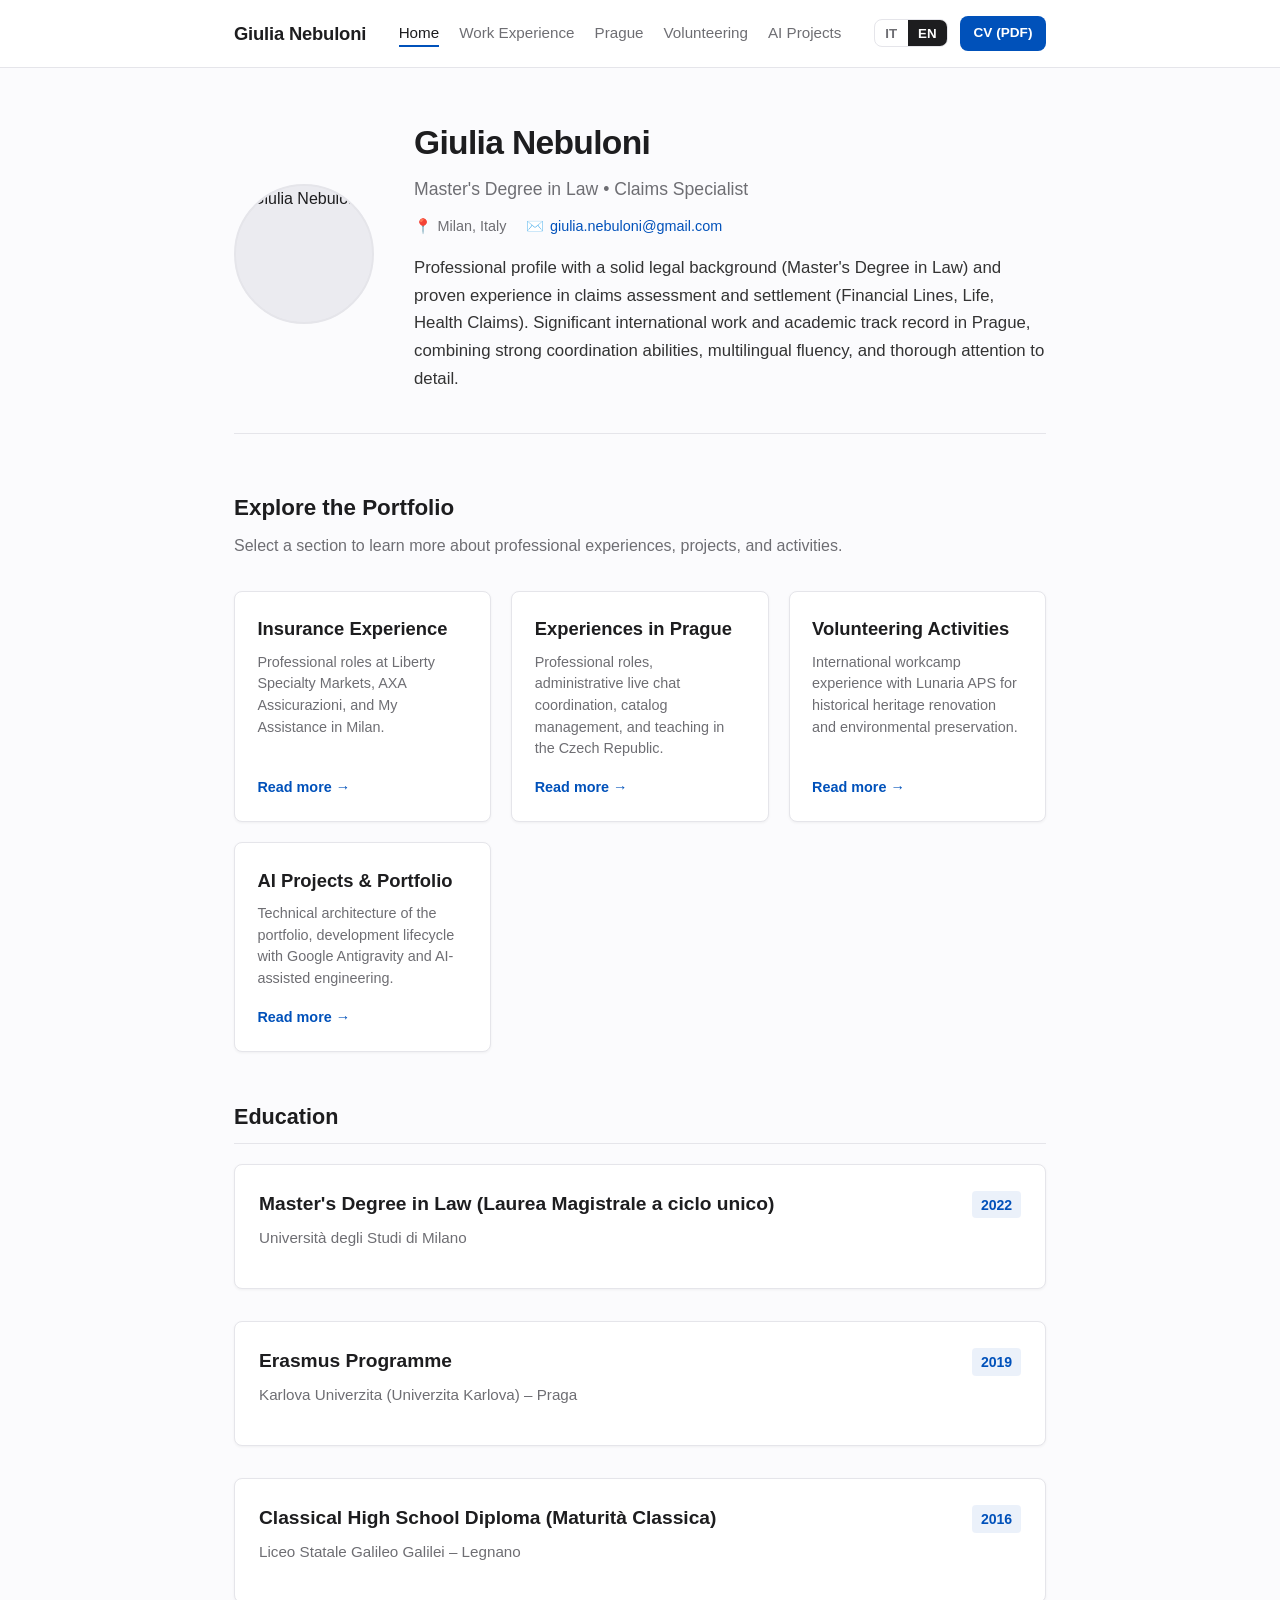
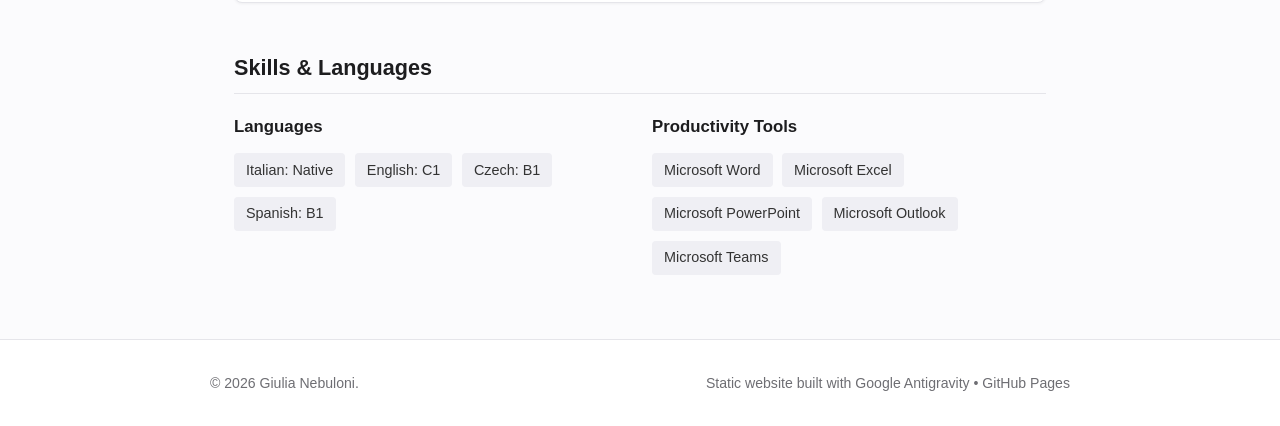
==== index.html @ 8d5a3f4c "feat(home): add bilingual homepage with professional bio, education, and skills" ====
<!DOCTYPE html>
<html lang="it">
<head>
  <meta charset="UTF-8">
  <meta name="viewport" content="width=device-width, initial-scale=1.0">
  <title>Giulia Nebuloni | Portfolio & CV</title>
  <meta name="description" content="Portfolio e percorso professionale di Giulia Nebuloni. Esperienze nel settore assicurativo, percorsi internazionali a Praga e progetti di intelligenza artificiale.">
  <link rel="stylesheet" href="css/style.css">
</head>
<body>
  <!-- Header & Navigation -->
  <header class="site-header">
    <div class="nav-container">
      <a href="index.html" class="brand">Giulia Nebuloni</a>
      
      <button class="nav-toggle" aria-label="Menu" aria-expanded="false">&#9776;</button>

      <ul class="nav-links">
        <li><a href="index.html" class="active" data-i18n="nav_home">Home</a></li>
        <li><a href="esperienze.html" data-i18n="nav_exp">Esperienze</a></li>
        <li><a href="praga.html" data-i18n="nav_prague">Praga</a></li>
        <li><a href="volontariato.html" data-i18n="nav_volunteering">Volontariato</a></li>
        <li><a href="progetti-ai.html" data-i18n="nav_ai">Progetti AI</a></li>
      </ul>

      <div class="nav-actions">
        <div class="lang-switch" role="group" aria-label="Selettore lingua">
          <button type="button" class="lang-btn active" data-lang="it" aria-pressed="true">IT</button>
          <button type="button" class="lang-btn" data-lang="en" aria-pressed="false">EN</button>
        </div>
        <a href="assets/docs/cv.pdf" class="btn-cv" download="Giulia_Nebuloni_CV.pdf" data-i18n="btn_cv">CV (PDF)</a>
      </div>
    </div>
  </header>

  <!-- Main Content -->
  <main class="main-content">
    <section class="hero">
      <div class="hero-avatar-wrapper">
        <img src="assets/img/foto.jpg" alt="Giulia Nebuloni" class="hero-avatar">
      </div>
      <div class="hero-text">
        <h1 data-i18n="hero_name">Giulia Nebuloni</h1>
        <p class="subtitle" data-i18n="hero_title">Laurea Magistrale in Giurisprudenza &bull; Liquidatrice Sinistri</p>
        <div class="meta-info">
          <span>📍 <span data-i18n="hero_location">Milano, Italia</span></span>
          <span>✉️ <a href="mailto:giulia.nebuloni@gmail.com">giulia.nebuloni@gmail.com</a></span>
        </div>
        <p class="hero-bio" data-i18n="hero_bio">
          Profilo con solida formazione giuridica (Laurea Magistrale a ciclo unico in Giurisprudenza) ed esperienza professionale maturata nella gestione e liquidazione sinistri (Financial Lines, Ramo Vita, Sinistri Sanitari). Significativo percorso lavorativo e accademico internazionale svolto a Praga, con comprovate competenze di coordinamento, multilinguismo e attenzione al dettaglio.
        </p>
      </div>
    </section>

    <!-- Navigation Hub Cards -->
    <section>
      <h2 data-i18n="sections_title" style="font-size: 1.4rem; margin-bottom: 0.5rem;">Esplora il Portfolio</h2>
      <p style="color: var(--text-muted); margin-bottom: 1.5rem;" data-i18n="sections_subtitle">Seleziona una sezione per approfondire le esperienze, i progetti e le attività svolte.</p>
      
      <div class="nav-grid">
        <a href="esperienze.html" class="nav-card">
          <div>
            <h3 data-i18n="card_exp_title">Esperienze Assicurative</h3>
            <p data-i18n="card_exp_desc">Ruoli professionali presso Liberty Specialty Markets, AXA Assicurazioni e My Assistance a Milano.</p>
          </div>
          <span class="arrow-link" data-i18n="card_link">Approfondisci &rarr;</span>
        </a>

        <a href="praga.html" class="nav-card">
          <div>
            <h3 data-i18n="card_prague_title">Esperienze a Praga</h3>
            <p data-i18n="card_prague_desc">Attività lavorative, coordinamento amministrativo, catalog management e insegnamento nella Repubblica Ceca.</p>
          </div>
          <span class="arrow-link" data-i18n="card_link">Approfondisci &rarr;</span>
        </a>

        <a href="volontariato.html" class="nav-card">
          <div>
            <h3 data-i18n="card_vol_title">Attività di Volontariato</h3>
            <p data-i18n="card_vol_desc">Esperienza internazionale sul campo con Lunaria APS per la riqualificazione e tutela di beni storici e verdi.</p>
          </div>
          <span class="arrow-link" data-i18n="card_link">Approfondisci &rarr;</span>
        </a>

        <a href="progetti-ai.html" class="nav-card">
          <div>
            <h3 data-i18n="card_ai_title">Progetti AI & Portfolio</h3>
            <p data-i18n="card_ai_desc">Architettura tecnica del portfolio, processo di realizzazione con Google Antigravity e intelligenza artificiale assistita.</p>
          </div>
          <span class="arrow-link" data-i18n="card_link">Approfondisci &rarr;</span>
        </a>
      </div>
    </section>

    <!-- Education & Skills Summary -->
    <section class="info-section">
      <h2 data-i18n="education_title">Formazione</h2>
      <div class="experience-list">
        <div class="experience-card">
          <div class="card-header">
            <span class="card-title" data-i18n="edu_1_title">Laurea Magistrale a ciclo unico in Giurisprudenza</span>
            <span class="card-period">2022</span>
          </div>
          <div class="card-meta">Università degli Studi di Milano</div>
        </div>

        <div class="experience-card">
          <div class="card-header">
            <span class="card-title" data-i18n="edu_2_title">Programma Erasmus</span>
            <span class="card-period">2019</span>
          </div>
          <div class="card-meta">Karlova Univerzita (Univerzita Karlova) – Praga</div>
        </div>

        <div class="experience-card">
          <div class="card-header">
            <span class="card-title" data-i18n="edu_3_title">Maturità Classica</span>
            <span class="card-period">2016</span>
          </div>
          <div class="card-meta">Liceo Statale Galileo Galilei – Legnano</div>
        </div>
      </div>
    </section>

    <section class="info-section">
      <h2 data-i18n="skills_title">Competenze & Lingue</h2>
      <div style="display: grid; grid-template-columns: repeat(auto-fit, minmax(250px, 1fr)); gap: 1.5rem;">
        <div>
          <h3 style="font-size: 1.05rem; margin-bottom: 0.75rem;" data-i18n="skills_languages">Lingue</h3>
          <div class="skills-tags">
            <span class="tag" data-i18n="lang_it">Italiano: Madrelingua</span>
            <span class="tag" data-i18n="lang_en">Inglese: C1</span>
            <span class="tag" data-i18n="lang_cs">Ceco: B1</span>
            <span class="tag" data-i18n="lang_es">Spagnolo: B1</span>
          </div>
        </div>
        <div>
          <h3 style="font-size: 1.05rem; margin-bottom: 0.75rem;" data-i18n="skills_tools">Strumenti Informatici</h3>
          <div class="skills-tags">
            <span class="tag">Microsoft Word</span>
            <span class="tag">Microsoft Excel</span>
            <span class="tag">Microsoft PowerPoint</span>
            <span class="tag">Microsoft Outlook</span>
            <span class="tag">Microsoft Teams</span>
          </div>
        </div>
      </div>
    </section>
  </main>

  <!-- Footer -->
  <footer class="site-footer">
    <div class="footer-content">
      <span>&copy; 2026 Giulia Nebuloni.</span>
      <span data-i18n="footer_hosted">Sito statico sviluppato con Google Antigravity &bull; GitHub Pages</span>
    </div>
  </footer>

  <script>
    window.PAGE_TITLE_KEY = 'home_page_title';
    window.TRANSLATIONS = {
      it: {
        home_page_title: "Giulia Nebuloni | Portfolio & CV",
        nav_home: "Home",
        nav_exp: "Esperienze",
        nav_prague: "Praga",
        nav_volunteering: "Volontariato",
        nav_ai: "Progetti AI",
        btn_cv: "CV (PDF)",
        hero_name: "Giulia Nebuloni",
        hero_title: "Laurea Magistrale in Giurisprudenza &bull; Liquidatrice Sinistri",
        hero_location: "Milano, Italia",
        hero_bio: "Profilo con solida formazione giuridica (Laurea Magistrale a ciclo unico in Giurisprudenza) ed esperienza professionale maturata nella gestione e liquidazione sinistri (Financial Lines, Ramo Vita, Sinistri Sanitari). Significativo percorso lavorativo e accademico internazionale svolto a Praga, con comprovate competenze di coordinamento, multilinguismo e attenzione al dettaglio.",
        sections_title: "Esplora il Portfolio",
        sections_subtitle: "Seleziona una sezione per approfondire le esperienze, i progetti e le attività svolte.",
        card_exp_title: "Esperienze Assicurative",
        card_exp_desc: "Ruoli professionali presso Liberty Specialty Markets, AXA Assicurazioni e My Assistance a Milano.",
        card_prague_title: "Esperienze a Praga",
        card_prague_desc: "Attività lavorative, coordinamento amministrativo, catalog management e insegnamento nella Repubblica Ceca.",
        card_vol_title: "Attività di Volontariato",
        card_vol_desc: "Esperienza internazionale sul campo con Lunaria APS per la riqualificazione e tutela di beni storici e verdi.",
        card_ai_title: "Progetti AI & Portfolio",
        card_ai_desc: "Architettura tecnica del portfolio, processo di realizzazione con Google Antigravity e intelligenza artificiale assistita.",
        card_link: "Approfondisci &rarr;",
        education_title: "Formazione",
        edu_1_title: "Laurea Magistrale a ciclo unico in Giurisprudenza",
        edu_2_title: "Programma Erasmus",
        edu_3_title: "Maturità Classica",
        skills_title: "Competenze & Lingue",
        skills_languages: "Lingue",
        skills_tools: "Strumenti Informatici",
        lang_it: "Italiano: Madrelingua",
        lang_en: "Inglese: C1",
        lang_cs: "Ceco: B1",
        lang_es: "Spagnolo: B1",
        footer_hosted: "Sito statico sviluppato con Google Antigravity &bull; GitHub Pages"
      },
      en: {
        home_page_title: "Giulia Nebuloni | Portfolio & CV",
        nav_home: "Home",
        nav_exp: "Work Experience",
        nav_prague: "Prague",
        nav_volunteering: "Volunteering",
        nav_ai: "AI Projects",
        btn_cv: "CV (PDF)",
        hero_name: "Giulia Nebuloni",
        hero_title: "Master's Degree in Law &bull; Claims Specialist",
        hero_location: "Milan, Italy",
        hero_bio: "Professional profile with a solid legal background (Master's Degree in Law) and proven experience in claims assessment and settlement (Financial Lines, Life, Health Claims). Significant international work and academic track record in Prague, combining strong coordination abilities, multilingual fluency, and thorough attention to detail.",
        sections_title: "Explore the Portfolio",
        sections_subtitle: "Select a section to learn more about professional experiences, projects, and activities.",
        card_exp_title: "Insurance Experience",
        card_exp_desc: "Professional roles at Liberty Specialty Markets, AXA Assicurazioni, and My Assistance in Milan.",
        card_prague_title: "Experiences in Prague",
        card_prague_desc: "Professional roles, administrative live chat coordination, catalog management, and teaching in the Czech Republic.",
        card_vol_title: "Volunteering Activities",
        card_vol_desc: "International workcamp experience with Lunaria APS for historical heritage renovation and environmental preservation.",
        card_ai_title: "AI Projects & Portfolio",
        card_ai_desc: "Technical architecture of the portfolio, development lifecycle with Google Antigravity and AI-assisted engineering.",
        card_link: "Read more &rarr;",
        education_title: "Education",
        edu_1_title: "Master's Degree in Law (Laurea Magistrale a ciclo unico)",
        edu_2_title: "Erasmus Programme",
        edu_3_title: "Classical High School Diploma (Maturità Classica)",
        skills_title: "Skills & Languages",
        skills_languages: "Languages",
        skills_tools: "Productivity Tools",
        lang_it: "Italian: Native",
        lang_en: "English: C1",
        lang_cs: "Czech: B1",
        lang_es: "Spanish: B1",
        footer_hosted: "Static website built with Google Antigravity &bull; GitHub Pages"
      }
    };
  </script>
  <script src="js/main.js"></script>
</body>
</html>
---- css/style.css ----
/* Base & Reset */
:root {
  --bg-primary: #fbfbfd;
  --bg-surface: #ffffff;
  --text-main: #1d1d1f;
  --text-muted: #6e6e73;
  --border-subtle: #e5e5ea;
  --accent: #0051ba;
  --accent-hover: #003e8f;
  --font-sans: -apple-system, BlinkMacSystemFont, "Segoe UI", Roboto, Helvetica, Arial, sans-serif;
  --max-w: 860px;
  --radius: 8px;
  --shadow-sm: 0 1px 3px rgba(0, 0, 0, 0.05);
}

* {
  box-sizing: border-box;
  margin: 0;
  padding: 0;
}

html {
  font-size: 16px;
  scroll-behavior: smooth;
}

body {
  font-family: var(--font-sans);
  background-color: var(--bg-primary);
  color: var(--text-main);
  line-height: 1.6;
  -webkit-font-smoothing: antialiased;
  min-height: 100vh;
  display: flex;
  flex-direction: column;
}

a {
  color: var(--accent);
  text-decoration: none;
  transition: color 0.15s ease;
}

a:hover, a:focus-visible {
  color: var(--accent-hover);
  text-decoration: underline;
}

/* Header & Navigation */
header.site-header {
  background: var(--bg-surface);
  border-bottom: 1px solid var(--border-subtle);
  position: sticky;
  top: 0;
  z-index: 100;
}

.nav-container {
  max-width: var(--max-w);
  margin: 0 auto;
  padding: 1rem 1.5rem;
  display: flex;
  align-items: center;
  justify-content: space-between;
  gap: 1rem;
}

.brand {
  font-weight: 600;
  font-size: 1.15rem;
  color: var(--text-main);
  text-decoration: none;
  letter-spacing: -0.01em;
}

.nav-links {
  display: flex;
  align-items: center;
  gap: 1.25rem;
  list-style: none;
}

.nav-links a {
  color: var(--text-muted);
  font-size: 0.95rem;
  font-weight: 500;
  text-decoration: none;
  padding: 0.25rem 0;
  border-bottom: 2px solid transparent;
  transition: all 0.15s ease;
}

.nav-links a:hover,
.nav-links a.active {
  color: var(--text-main);
  border-bottom-color: var(--accent);
}

.nav-actions {
  display: flex;
  align-items: center;
  gap: 0.75rem;
}

.lang-switch {
  display: inline-flex;
  border: 1px solid var(--border-subtle);
  border-radius: var(--radius);
  overflow: hidden;
  font-size: 0.85rem;
  background: var(--bg-surface);
}

.lang-btn {
  background: none;
  border: none;
  padding: 0.35rem 0.65rem;
  cursor: pointer;
  color: var(--text-muted);
  font-weight: 600;
  transition: all 0.15s ease;
}

.lang-btn.active {
  background-color: var(--text-main);
  color: #fff;
}

.btn-cv {
  display: inline-flex;
  align-items: center;
  gap: 0.4rem;
  background-color: var(--accent);
  color: #fff !important;
  padding: 0.4rem 0.85rem;
  font-size: 0.85rem;
  font-weight: 600;
  border-radius: var(--radius);
  text-decoration: none !important;
  transition: background-color 0.15s ease;
}

.btn-cv:hover, .btn-cv:focus-visible {
  background-color: var(--accent-hover);
}

/* Mobile Nav Toggle */
.nav-toggle {
  display: none;
  background: none;
  border: none;
  font-size: 1.4rem;
  cursor: pointer;
  color: var(--text-main);
}

/* Main Container */
main.main-content {
  flex: 1;
  max-width: var(--max-w);
  width: 100%;
  margin: 0 auto;
  padding: 3rem 1.5rem 4rem;
}

/* Hero Section */
.hero {
  display: flex;
  align-items: center;
  gap: 2.5rem;
  margin-bottom: 3.5rem;
  padding-bottom: 2.5rem;
  border-bottom: 1px solid var(--border-subtle);
}

.hero-avatar-wrapper {
  flex-shrink: 0;
  width: 140px;
  height: 140px;
  border-radius: 50%;
  overflow: hidden;
  background: #ebebf0;
  border: 2px solid var(--border-subtle);
  display: flex;
  align-items: center;
  justify-content: center;
}

.hero-avatar {
  width: 100%;
  height: 100%;
  object-fit: cover;
  display: block;
}

.avatar-placeholder {
  font-size: 2.2rem;
  font-weight: 600;
  color: var(--text-muted);
  letter-spacing: 1px;
}

.hero-text h1 {
  font-size: 2.1rem;
  font-weight: 700;
  letter-spacing: -0.02em;
  margin-bottom: 0.35rem;
}

.hero-text .subtitle {
  font-size: 1.1rem;
  color: var(--text-muted);
  margin-bottom: 0.75rem;
}

.hero-text .meta-info {
  display: flex;
  flex-wrap: wrap;
  gap: 1.25rem;
  font-size: 0.9rem;
  color: var(--text-muted);
  margin-bottom: 1rem;
}

.hero-text .meta-info span {
  display: inline-flex;
  align-items: center;
  gap: 0.35rem;
}

.hero-bio {
  font-size: 1.05rem;
  line-height: 1.65;
  color: #333;
}

/* Section titles */
.page-header {
  margin-bottom: 2.5rem;
  border-bottom: 1px solid var(--border-subtle);
  padding-bottom: 1.25rem;
}

.page-header h1 {
  font-size: 1.9rem;
  font-weight: 700;
  letter-spacing: -0.02em;
  margin-bottom: 0.5rem;
}

.page-header p {
  color: var(--text-muted);
  font-size: 1.05rem;
}

/* Timeline & Experience Items */
.experience-list {
  display: flex;
  flex-direction: column;
  gap: 2rem;
}

.experience-card {
  background: var(--bg-surface);
  border: 1px solid var(--border-subtle);
  border-radius: var(--radius);
  padding: 1.5rem;
  box-shadow: var(--shadow-sm);
  transition: transform 0.15s ease, box-shadow 0.15s ease;
}

.experience-card:hover {
  transform: translateY(-1px);
  box-shadow: 0 4px 10px rgba(0, 0, 0, 0.05);
}

.card-header {
  display: flex;
  justify-content: space-between;
  align-items: baseline;
  flex-wrap: wrap;
  gap: 0.5rem;
  margin-bottom: 0.4rem;
}

.card-title {
  font-size: 1.2rem;
  font-weight: 600;
  color: var(--text-main);
}

.card-period {
  font-size: 0.88rem;
  font-weight: 600;
  color: var(--accent);
  background: rgba(0, 81, 186, 0.08);
  padding: 0.15rem 0.55rem;
  border-radius: 4px;
}

.card-meta {
  font-size: 0.95rem;
  color: var(--text-muted);
  margin-bottom: 0.85rem;
}

.card-description {
  font-size: 0.98rem;
  line-height: 1.6;
  color: #3a3a3c;
}

.card-description ul {
  margin-left: 1.2rem;
  margin-top: 0.5rem;
}

.card-description li {
  margin-bottom: 0.35rem;
}

/* Grid for Cards (Homepage links) */
.nav-grid {
  display: grid;
  grid-template-columns: repeat(auto-fit, minmax(240px, 1fr));
  gap: 1.25rem;
  margin-top: 2rem;
}

.nav-card {
  background: var(--bg-surface);
  border: 1px solid var(--border-subtle);
  border-radius: var(--radius);
  padding: 1.4rem;
  box-shadow: var(--shadow-sm);
  display: flex;
  flex-direction: column;
  justify-content: space-between;
  text-decoration: none;
  transition: all 0.15s ease;
}

.nav-card:hover {
  border-color: var(--accent);
  transform: translateY(-2px);
  box-shadow: 0 4px 12px rgba(0, 0, 0, 0.08);
  text-decoration: none;
}

.nav-card h3 {
  font-size: 1.15rem;
  color: var(--text-main);
  margin-bottom: 0.5rem;
}

.nav-card p {
  font-size: 0.9rem;
  color: var(--text-muted);
  line-height: 1.5;
  margin-bottom: 1rem;
}

.nav-card .arrow-link {
  font-weight: 600;
  font-size: 0.9rem;
  color: var(--accent);
  display: inline-flex;
  align-items: center;
  gap: 0.3rem;
}

/* Skills & Education Grid */
.info-section {
  margin-top: 3rem;
}

.info-section h2 {
  font-size: 1.35rem;
  font-weight: 600;
  margin-bottom: 1.25rem;
  padding-bottom: 0.5rem;
  border-bottom: 1px solid var(--border-subtle);
}

.skills-tags {
  display: flex;
  flex-wrap: wrap;
  gap: 0.6rem;
}

.tag {
  background: #efeff4;
  color: #333;
  padding: 0.35rem 0.75rem;
  border-radius: 4px;
  font-size: 0.9rem;
  font-weight: 500;
}

/* Details table / Technical specs */
.spec-box {
  background: var(--bg-surface);
  border: 1px solid var(--border-subtle);
  border-radius: var(--radius);
  padding: 1.5rem;
  margin-top: 1.5rem;
}

.spec-item {
  display: flex;
  flex-direction: column;
  padding: 0.75rem 0;
  border-bottom: 1px solid var(--border-subtle);
}

.spec-item:last-child {
  border-bottom: none;
  padding-bottom: 0;
}

.spec-label {
  font-weight: 600;
  font-size: 0.85rem;
  text-transform: uppercase;
  letter-spacing: 0.05em;
  color: var(--text-muted);
  margin-bottom: 0.25rem;
}

.spec-val {
  font-size: 0.98rem;
  color: var(--text-main);
}

/* Code block */
pre.code-block {
  background: #1e1e24;
  color: #f0f0f5;
  padding: 1rem;
  border-radius: var(--radius);
  font-size: 0.88rem;
  overflow-x: auto;
  margin: 1rem 0;
  line-height: 1.5;
}

/* Footer */
footer.site-footer {
  border-top: 1px solid var(--border-subtle);
  background: var(--bg-surface);
  padding: 2rem 1.5rem;
  margin-top: auto;
}

.footer-content {
  max-width: var(--max-w);
  margin: 0 auto;
  display: flex;
  justify-content: space-between;
  align-items: center;
  flex-wrap: wrap;
  gap: 1rem;
  font-size: 0.88rem;
  color: var(--text-muted);
}

/* Responsive */
@media (max-width: 768px) {
  .nav-toggle {
    display: block;
  }

  .nav-links {
    display: none;
    position: absolute;
    top: 100%;
    left: 0;
    right: 0;
    background: var(--bg-surface);
    flex-direction: column;
    padding: 1rem 1.5rem;
    border-bottom: 1px solid var(--border-subtle);
    box-shadow: 0 4px 12px rgba(0, 0, 0, 0.05);
    gap: 0.75rem;
    align-items: flex-start;
  }

  .nav-links.open {
    display: flex;
  }

  .hero {
    flex-direction: column;
    text-align: center;
    gap: 1.5rem;
  }

  .hero-text .meta-info {
    justify-content: center;
  }

  .card-header {
    flex-direction: column;
    align-items: flex-start;
  }
}
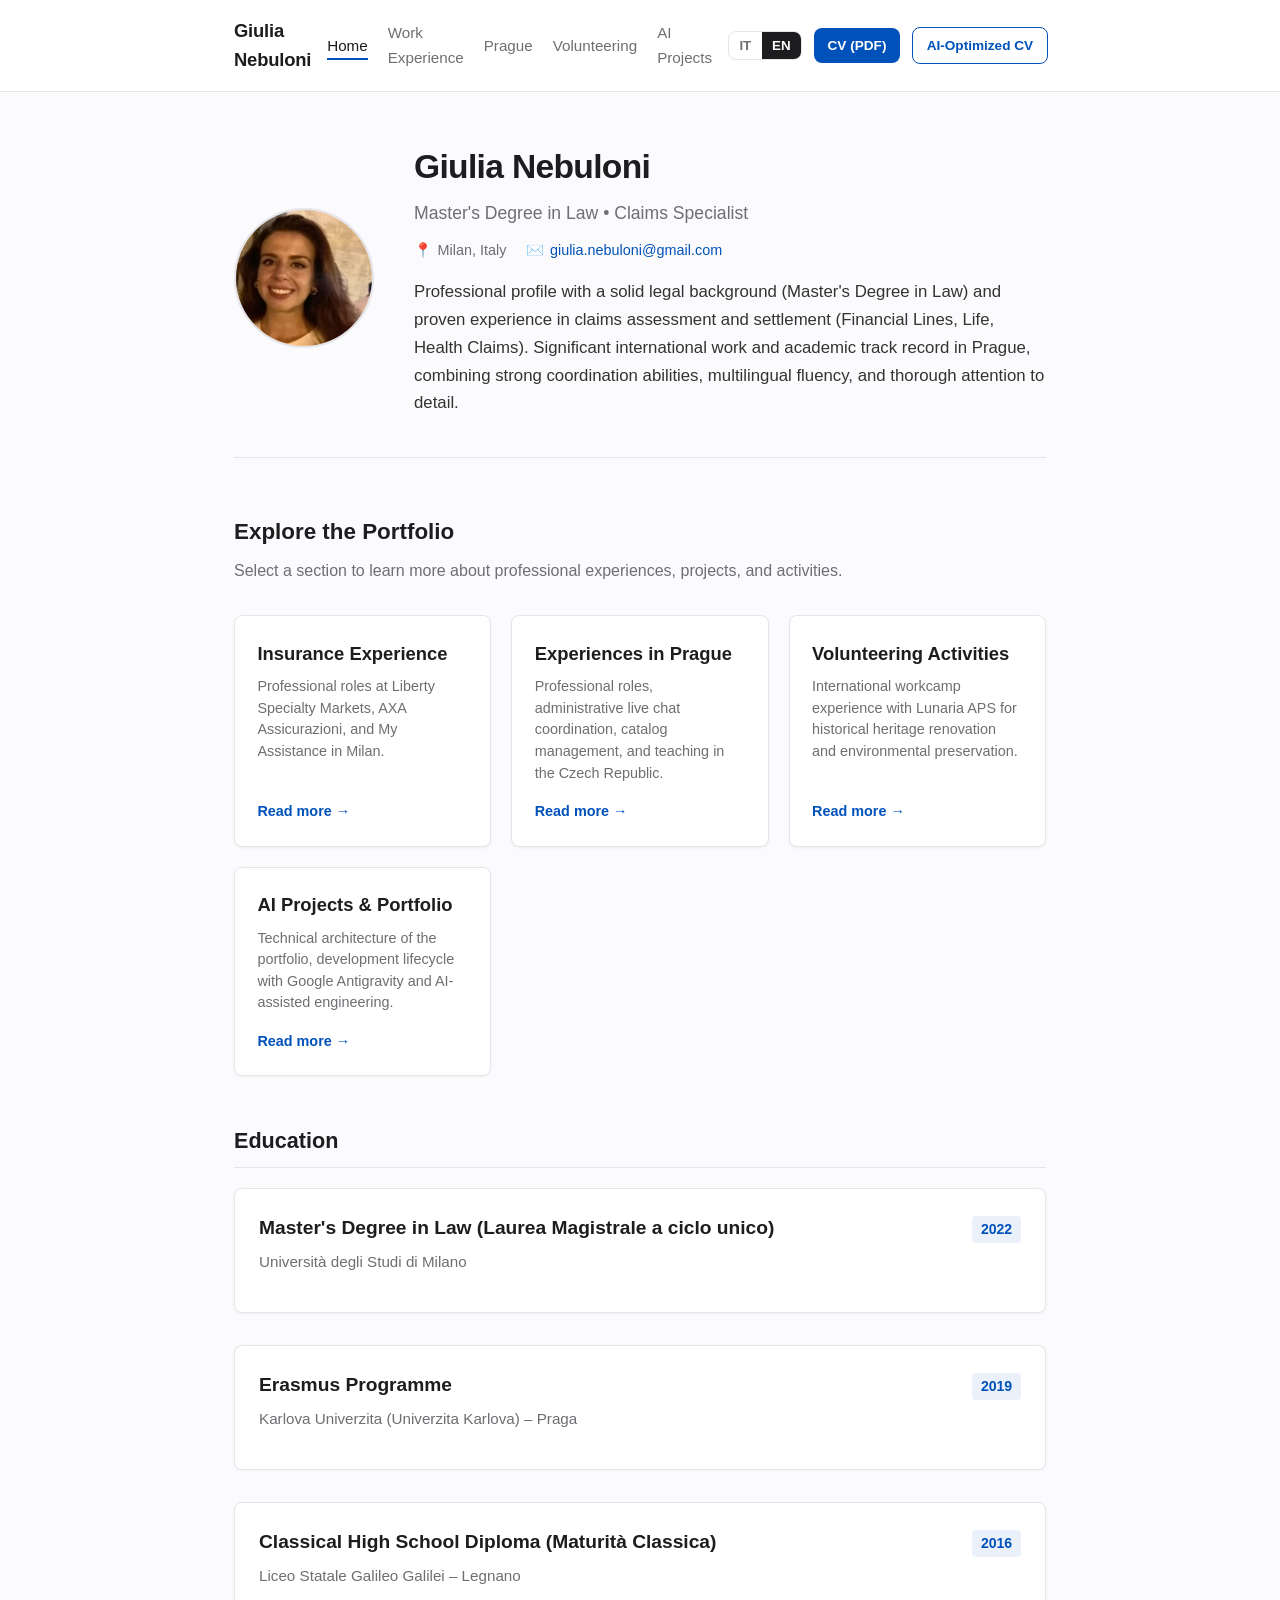
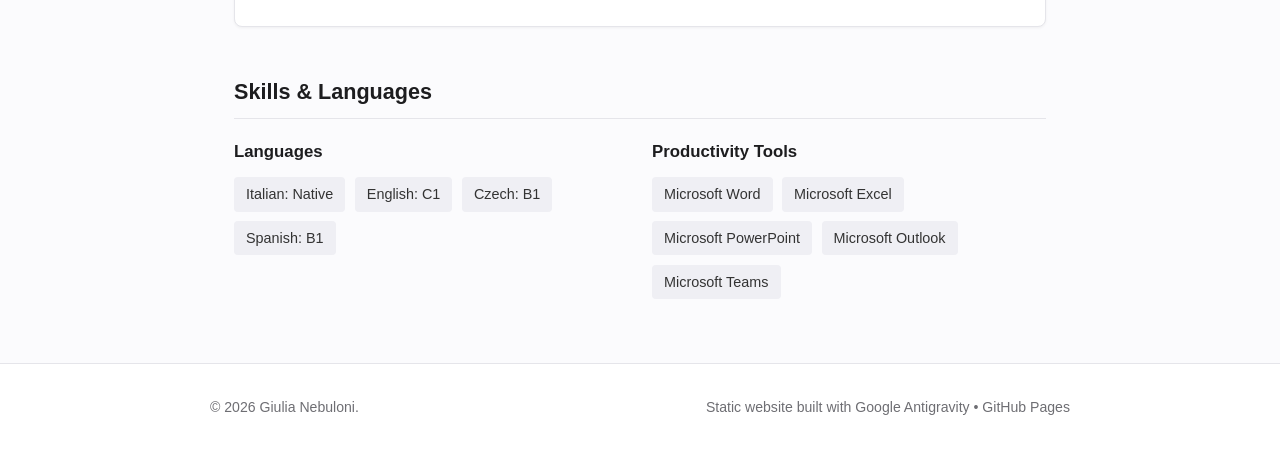
==== commit 85192d08: "Aggiunto pulsante download per CV ottimizzato AI (IT/EN)" ====
--- a/index.html
+++ b/index.html
@@ -29,6 +29,7 @@
           <button type="button" class="lang-btn" data-lang="en" aria-pressed="false">EN</button>
         </div>
         <a href="assets/docs/cv.pdf" class="btn-cv" download="Giulia_Nebuloni_CV.pdf" data-i18n="btn_cv">CV (PDF)</a>
+        <a href="assets/docs/Cv AI ITA.pdf" class="btn-cv btn-cv-ai" download="Giulia_Nebuloni_CV_AI_ITA.pdf" data-i18n="btn_cv_ai" data-i18n-attr="href:cv_ai_href;download:cv_ai_filename">CV Ottimizzato AI</a>
       </div>
     </div>
   </header>
@@ -167,6 +168,9 @@
         nav_volunteering: "Volontariato",
         nav_ai: "Progetti AI",
         btn_cv: "CV (PDF)",
+        btn_cv_ai: "CV Ottimizzato AI",
+        cv_ai_href: "assets/docs/Cv AI ITA.pdf",
+        cv_ai_filename: "Giulia_Nebuloni_CV_AI_ITA.pdf",
         hero_name: "Giulia Nebuloni",
         hero_title: "Laurea Magistrale in Giurisprudenza &bull; Liquidatrice Sinistri",
         hero_location: "Milano, Italia",
@@ -203,6 +207,9 @@
         nav_volunteering: "Volunteering",
         nav_ai: "AI Projects",
         btn_cv: "CV (PDF)",
+        btn_cv_ai: "AI-Optimized CV",
+        cv_ai_href: "assets/docs/Cv AI ENG.pdf",
+        cv_ai_filename: "Giulia_Nebuloni_CV_AI_ENG.pdf",
         hero_name: "Giulia Nebuloni",
         hero_title: "Master's Degree in Law &bull; Claims Specialist",
         hero_location: "Milan, Italy",
--- a/css/style.css
+++ b/css/style.css
@@ -137,11 +137,23 @@
   font-weight: 600;
   border-radius: var(--radius);
   text-decoration: none !important;
-  transition: background-color 0.15s ease;
+  transition: background-color 0.15s ease, border-color 0.15s ease, color 0.15s ease;
+  white-space: nowrap;
 }
 
 .btn-cv:hover, .btn-cv:focus-visible {
   background-color: var(--accent-hover);
+}
+
+.btn-cv-ai {
+  background-color: transparent;
+  color: var(--accent) !important;
+  border: 1px solid var(--accent);
+}
+
+.btn-cv-ai:hover, .btn-cv-ai:focus-visible {
+  background-color: var(--accent);
+  color: #fff !important;
 }
 
 /* Mobile Nav Toggle */
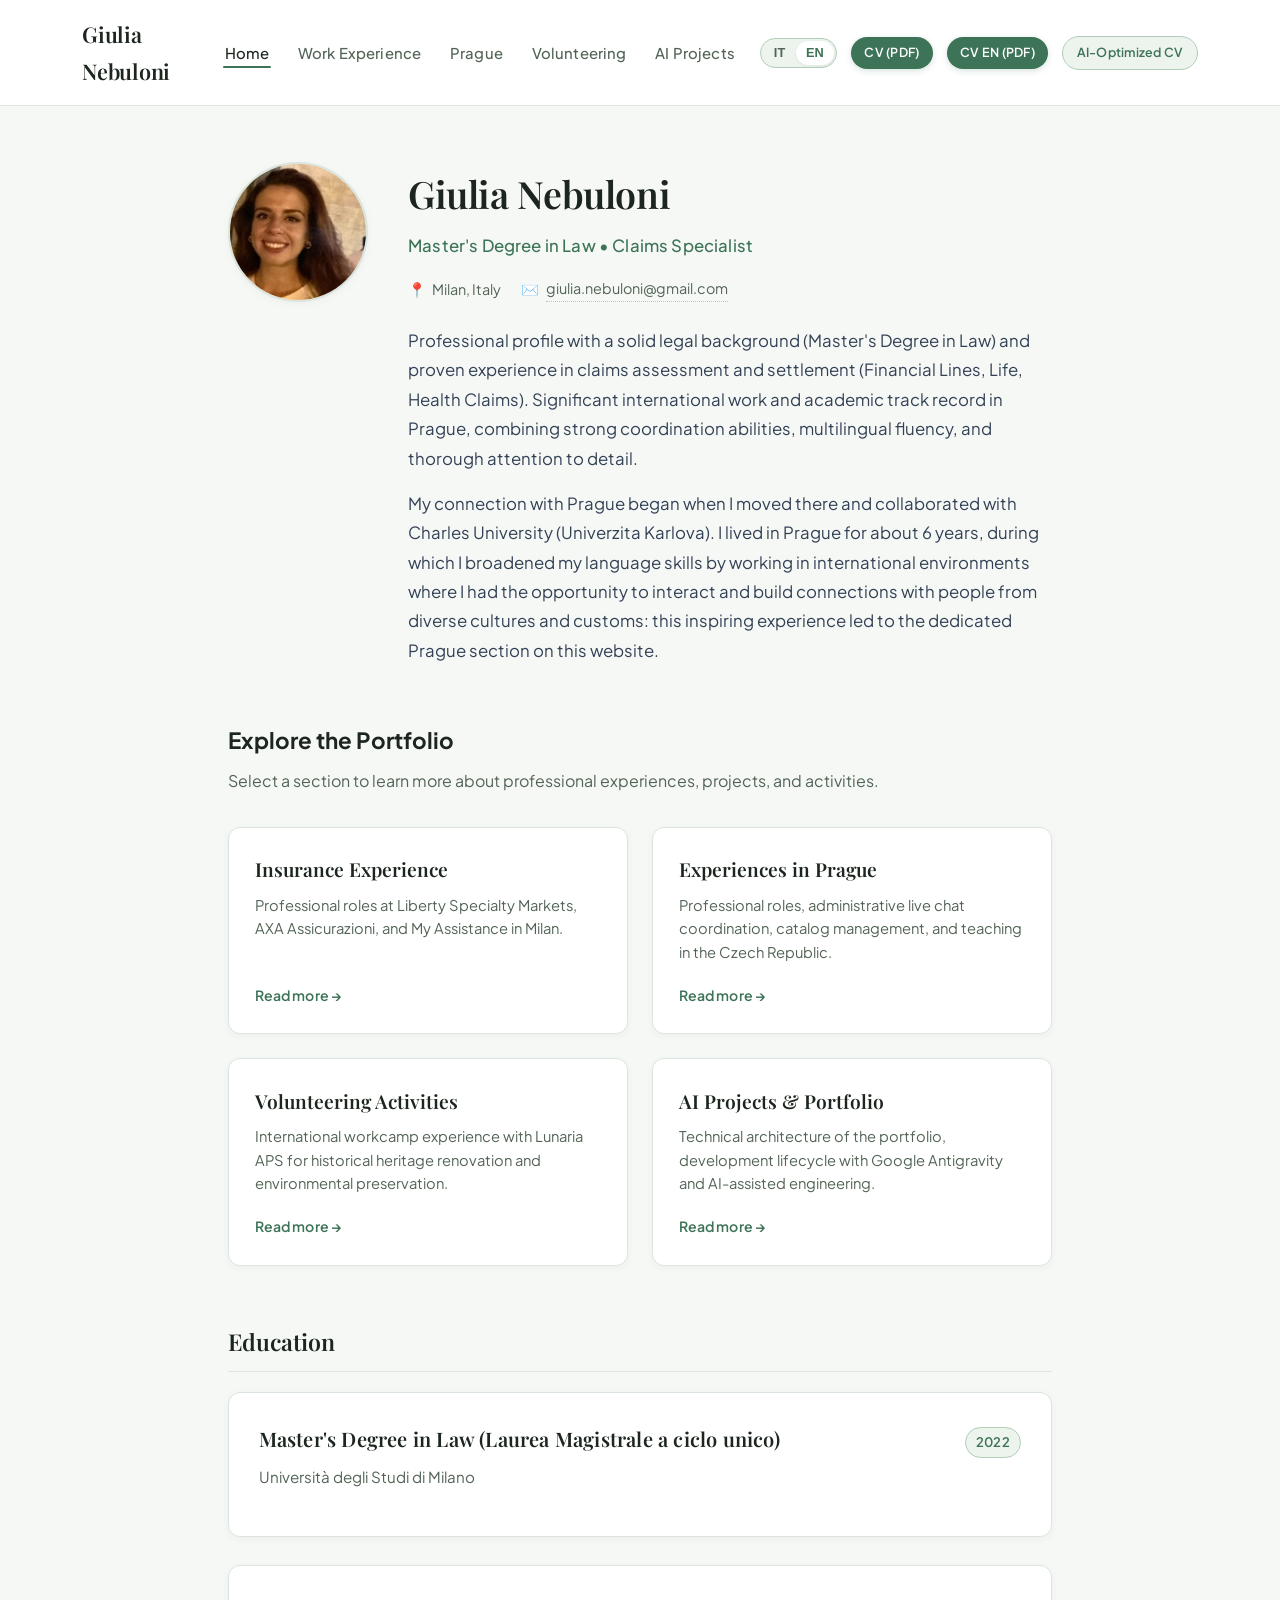
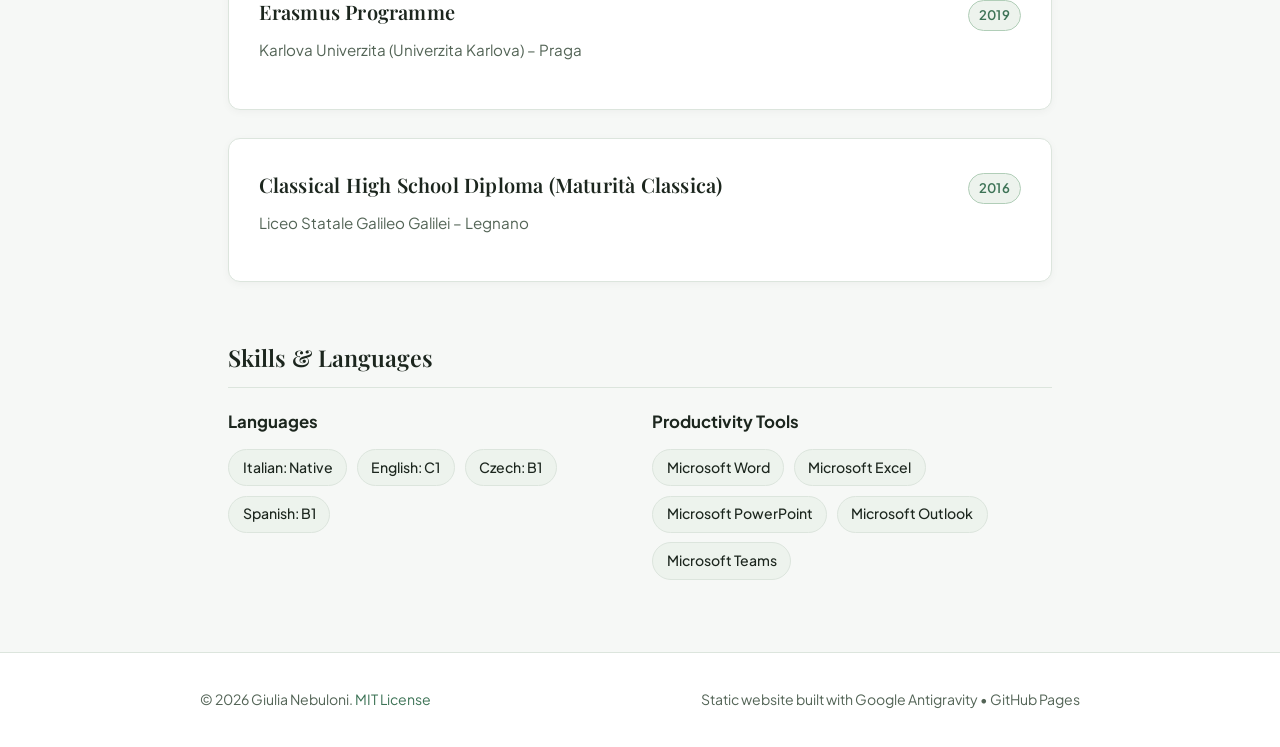
==== commit d6e5ae91: "Update Prague project page content and fix links" ====
--- a/index.html
+++ b/index.html
@@ -28,7 +28,8 @@
           <button type="button" class="lang-btn active" data-lang="it" aria-pressed="true">IT</button>
           <button type="button" class="lang-btn" data-lang="en" aria-pressed="false">EN</button>
         </div>
-        <a href="assets/docs/cv.pdf" class="btn-cv" download="Giulia_Nebuloni_CV.pdf" data-i18n="btn_cv">CV (PDF)</a>
+        <a class="btn-cv" data-i18n="btn_cv" data-i18n-attr="href:cv_href;download:cv_filename">CV (PDF)</a>
+    <a class="btn-cv btn-cv-en" data-i18n="btn_cv_en" data-i18n-attr="href:cv_en_href;download:cv_en_filename">CV EN (PDF)</a>
         <a href="assets/docs/Cv AI ITA.pdf" class="btn-cv btn-cv-ai" download="Giulia_Nebuloni_CV_AI_ITA.pdf" data-i18n="btn_cv_ai" data-i18n-attr="href:cv_ai_href;download:cv_ai_filename">CV Ottimizzato AI</a>
       </div>
     </div>
@@ -47,8 +48,11 @@
           <span>📍 <span data-i18n="hero_location">Milano, Italia</span></span>
           <span>✉️ <a href="mailto:giulia.nebuloni@gmail.com">giulia.nebuloni@gmail.com</a></span>
         </div>
-        <p class="hero-bio" data-i18n="hero_bio">
+        <p class="hero-bio" data-i18n="hero_bio_p1">
           Profilo con solida formazione giuridica (Laurea Magistrale a ciclo unico in Giurisprudenza) ed esperienza professionale maturata nella gestione e liquidazione sinistri (Financial Lines, Ramo Vita, Sinistri Sanitari). Significativo percorso lavorativo e accademico internazionale svolto a Praga, con comprovate competenze di coordinamento, multilinguismo e attenzione al dettaglio.
+        </p>
+        <p class="hero-bio" data-i18n="hero_bio_p2" style="margin-top: 1rem;">
+          Il mio legame con Praga è nato con il trasferimento e la collaborazione con l’Università Karlova. Ho quindi vissuto a Praga per circa 6 anni, durante i quali ho allargato le mie competenze linguistiche lavorando in contesti internazionali, nei quali ho avuto l’opportunità di interagire e creare legami con persone di culture e consuetudini diverse: da questo percorso nasce la sezione dedicata a Praga all'interno del sito.
         </p>
       </div>
     </section>
@@ -152,7 +156,7 @@
   <!-- Footer -->
   <footer class="site-footer">
     <div class="footer-content">
-      <span>&copy; 2026 Giulia Nebuloni.</span>
+      <span>&copy; 2026 Giulia Nebuloni. <a href="LICENSE" target="_blank">MIT License</a></span>
       <span data-i18n="footer_hosted">Sito statico sviluppato con Google Antigravity &bull; GitHub Pages</span>
     </div>
   </footer>
@@ -174,7 +178,8 @@
         hero_name: "Giulia Nebuloni",
         hero_title: "Laurea Magistrale in Giurisprudenza &bull; Liquidatrice Sinistri",
         hero_location: "Milano, Italia",
-        hero_bio: "Profilo con solida formazione giuridica (Laurea Magistrale a ciclo unico in Giurisprudenza) ed esperienza professionale maturata nella gestione e liquidazione sinistri (Financial Lines, Ramo Vita, Sinistri Sanitari). Significativo percorso lavorativo e accademico internazionale svolto a Praga, con comprovate competenze di coordinamento, multilinguismo e attenzione al dettaglio.",
+        hero_bio_p1: "Profilo con solida formazione giuridica (Laurea Magistrale a ciclo unico in Giurisprudenza) ed esperienza professionale maturata nella gestione e liquidazione sinistri (Financial Lines, Ramo Vita, Sinistri Sanitari). Significativo percorso lavorativo e accademico internazionale svolto a Praga, con comprovate competenze di coordinamento, multilinguismo e attenzione al dettaglio.",
+        hero_bio_p2: "Il mio legame con Praga è nato con il trasferimento e la collaborazione con l’Università Karlova. Ho quindi vissuto a Praga per circa 6 anni, durante i quali ho allargato le mie competenze linguistiche lavorando in contesti internazionali, nei quali ho avuto l’opportunità di interagire e creare legami con persone di culture e consuetudini diverse: da questo percorso nasce la sezione dedicata a Praga all'interno del sito.",
         sections_title: "Esplora il Portfolio",
         sections_subtitle: "Seleziona una sezione per approfondire le esperienze, i progetti e le attività svolte.",
         card_exp_title: "Esperienze Assicurative",
@@ -213,7 +218,8 @@
         hero_name: "Giulia Nebuloni",
         hero_title: "Master's Degree in Law &bull; Claims Specialist",
         hero_location: "Milan, Italy",
-        hero_bio: "Professional profile with a solid legal background (Master's Degree in Law) and proven experience in claims assessment and settlement (Financial Lines, Life, Health Claims). Significant international work and academic track record in Prague, combining strong coordination abilities, multilingual fluency, and thorough attention to detail.",
+        hero_bio_p1: "Professional profile with a solid legal background (Master's Degree in Law) and proven experience in claims assessment and settlement (Financial Lines, Life, Health Claims). Significant international work and academic track record in Prague, combining strong coordination abilities, multilingual fluency, and thorough attention to detail.",
+        hero_bio_p2: "My connection with Prague began when I moved there and collaborated with Charles University (Univerzita Karlova). I lived in Prague for about 6 years, during which I broadened my language skills by working in international environments where I had the opportunity to interact and build connections with people from diverse cultures and customs: this inspiring experience led to the dedicated Prague section on this website.",
         sections_title: "Explore the Portfolio",
         sections_subtitle: "Select a section to learn more about professional experiences, projects, and activities.",
         card_exp_title: "Insurance Experience",
--- a/css/style.css
+++ b/css/style.css
@@ -1,16 +1,47 @@
-/* Base & Reset */
+/* ==========================================================================
+   Elegance & Refinement: Pastel Sage / Tea Green Theme
+   - Palette: Soft sage greens, eucalyptus accents, delicate tea-green tints, crisp white reading space.
+   - Typography: Clean humanist typography with classic Playfair serif touch for headings,
+                 and Plus Jakarta Sans for reading comfort and professional tone.
+   ========================================================================== */
+
+@import url('https://fonts.googleapis.com/css2?family=Plus+Jakarta+Sans:wght@400;500;600;700&family=Playfair+Display:ital,wght@0,500;0,600;0,700;1,400&display=swap');
+
 :root {
-  --bg-primary: #fbfbfd;
-  --bg-surface: #ffffff;
-  --text-main: #1d1d1f;
-  --text-muted: #6e6e73;
-  --border-subtle: #e5e5ea;
-  --accent: #0051ba;
-  --accent-hover: #003e8f;
-  --font-sans: -apple-system, BlinkMacSystemFont, "Segoe UI", Roboto, Helvetica, Arial, sans-serif;
-  --max-w: 860px;
-  --radius: 8px;
-  --shadow-sm: 0 1px 3px rgba(0, 0, 0, 0.05);
+  /* Backgrounds: Pure white reading space with soft ambient light */
+  --bg-primary: #f6f8f6;        /* Bianco caldo con impercettibile riflesso salvia chiarissimo */
+  --bg-surface: #ffffff;        /* Bianco puro per card, header e massima leggibilità */
+  --bg-subtle: #edf3ed;         /* Verde salvia / tè chiarissimo pastello per pillole e dettagli */
+  --bg-pastel: #dfebe0;         /* Pastello verde salvia morbido per tag e hover */
+
+  /* Text & Legibility: Contrasto morbido e riposante, mai aggressivo */
+  --text-main: #1c261e;         /* Verde-bosco/antracite profondo per lettura confortevole */
+  --text-muted: #536456;        /* Salvia/ardesia desaturato per testi secondari */
+  --text-light: #7e9182;        /* Salvia chiaro per metadati e dettagli discreti */
+
+  /* Borders & Dividers */
+  --border-subtle: #dce5dd;     /* Linea tenue in armonia con le tonalità salvia */
+  --border-light: #eaf0eb;
+
+  /* Refined Pastel Sage Accents: Sobri, eleganti, professionali */
+  --accent: #3d7356;            /* Verde salvia profondo / eucalipto elegante */
+  --accent-hover: #2c563f;      /* Sfumatura più intensa per hover */
+  --accent-soft: rgba(61, 115, 86, 0.10); /* Velatura tenue */
+  --accent-soft-hover: rgba(61, 115, 86, 0.18);
+  --accent-border: #b1ceb8;     /* Bordo verde pastello aggraziato */
+
+  /* Fonts */
+  --font-sans: 'Plus Jakarta Sans', -apple-system, BlinkMacSystemFont, "Segoe UI", Roboto, sans-serif;
+  --font-serif: 'Playfair Display', Georgia, serif;
+
+  /* Layout & Geometry */
+  --max-w: 880px;
+  --header-max-w: 1180px;
+  --radius-sm: 6px;
+  --radius: 12px;
+  --radius-pill: 9999px;
+  --shadow-sm: 0 2px 8px rgba(28, 38, 30, 0.04);
+  --shadow-hover: 0 8px 24px rgba(28, 38, 30, 0.07);
 }
 
 * {
@@ -28,132 +59,175 @@
   font-family: var(--font-sans);
   background-color: var(--bg-primary);
   color: var(--text-main);
-  line-height: 1.6;
+  line-height: 1.7;
   -webkit-font-smoothing: antialiased;
+  -moz-osx-font-smoothing: grayscale;
   min-height: 100vh;
   display: flex;
   flex-direction: column;
 }
 
+/* Link Styling */
 a {
   color: var(--accent);
   text-decoration: none;
-  transition: color 0.15s ease;
+  transition: all 0.2s ease;
 }
 
 a:hover, a:focus-visible {
   color: var(--accent-hover);
-  text-decoration: underline;
 }
 
 /* Header & Navigation */
 header.site-header {
-  background: var(--bg-surface);
+  background: rgba(255, 255, 255, 0.92);
+  backdrop-filter: blur(12px);
+  -webkit-backdrop-filter: blur(12px);
   border-bottom: 1px solid var(--border-subtle);
   position: sticky;
   top: 0;
   z-index: 100;
+  transition: all 0.2s ease;
 }
 
 .nav-container {
-  max-width: var(--max-w);
+  max-width: var(--header-max-w);
   margin: 0 auto;
-  padding: 1rem 1.5rem;
+  padding: 1rem 2rem;
   display: flex;
   align-items: center;
   justify-content: space-between;
-  gap: 1rem;
+  gap: 1.5rem;
 }
 
 .brand {
-  font-weight: 600;
-  font-size: 1.15rem;
-  color: var(--text-main);
+  font-family: var(--font-serif);
+  font-weight: 600;
+  font-size: 1.35rem;
+  color: var(--text-main);
+  letter-spacing: -0.01em;
   text-decoration: none;
-  letter-spacing: -0.01em;
+  transition: color 0.2s ease;
+}
+
+.brand:hover {
+  color: var(--accent);
 }
 
 .nav-links {
   display: flex;
   align-items: center;
-  gap: 1.25rem;
+  gap: 1.6rem;
   list-style: none;
 }
 
 .nav-links a {
   color: var(--text-muted);
-  font-size: 0.95rem;
+  font-size: 0.93rem;
   font-weight: 500;
   text-decoration: none;
-  padding: 0.25rem 0;
-  border-bottom: 2px solid transparent;
-  transition: all 0.15s ease;
+  padding: 0.35rem 0.1rem;
+  position: relative;
+  white-space: nowrap;
+  letter-spacing: 0.01em;
+  transition: color 0.2s ease;
+}
+
+.nav-links a::after {
+  content: "";
+  position: absolute;
+  bottom: 0;
+  left: 0;
+  width: 0%;
+  height: 2px;
+  background-color: var(--accent);
+  border-radius: 2px;
+  transition: width 0.25s ease;
 }
 
 .nav-links a:hover,
 .nav-links a.active {
   color: var(--text-main);
-  border-bottom-color: var(--accent);
+}
+
+.nav-links a.active::after,
+.nav-links a:hover::after {
+  width: 100%;
 }
 
 .nav-actions {
   display: flex;
   align-items: center;
-  gap: 0.75rem;
+  gap: 0.85rem;
+}
+
+.cv-buttons {
+  display: flex;
+  flex-direction: column;
+  gap: 0.35rem;
 }
 
 .lang-switch {
   display: inline-flex;
-  border: 1px solid var(--border-subtle);
-  border-radius: var(--radius);
-  overflow: hidden;
-  font-size: 0.85rem;
-  background: var(--bg-surface);
+  border: 1px solid var(--accent-border);
+  border-radius: var(--radius-pill);
+  padding: 2px;
+  background: var(--bg-subtle);
 }
 
 .lang-btn {
   background: none;
   border: none;
-  padding: 0.35rem 0.65rem;
+  padding: 0.28rem 0.65rem;
   cursor: pointer;
   color: var(--text-muted);
-  font-weight: 600;
-  transition: all 0.15s ease;
+  font-size: 0.8rem;
+  font-weight: 600;
+  border-radius: var(--radius-pill);
+  transition: all 0.2s ease;
 }
 
 .lang-btn.active {
-  background-color: var(--text-main);
-  color: #fff;
+  background-color: var(--bg-surface);
+  color: var(--accent);
+  box-shadow: 0 1px 3px rgba(30, 41, 59, 0.08);
 }
 
 .btn-cv {
   display: inline-flex;
   align-items: center;
+  justify-content: center;
   gap: 0.4rem;
   background-color: var(--accent);
-  color: #fff !important;
-  padding: 0.4rem 0.85rem;
-  font-size: 0.85rem;
-  font-weight: 600;
-  border-radius: var(--radius);
+  color: #ffffff !important;
+  padding: 0.35rem 0.85rem;
+  font-size: 0.78rem;
+  font-weight: 600;
+  letter-spacing: 0.02em;
+  border-radius: var(--radius-pill);
   text-decoration: none !important;
-  transition: background-color 0.15s ease, border-color 0.15s ease, color 0.15s ease;
+  box-shadow: 0 2px 6px rgba(61, 115, 86, 0.20);
+  transition: all 0.2s ease;
   white-space: nowrap;
 }
 
 .btn-cv:hover, .btn-cv:focus-visible {
   background-color: var(--accent-hover);
+  box-shadow: 0 4px 10px rgba(61, 115, 86, 0.30);
+  transform: translateY(-1px);
 }
 
 .btn-cv-ai {
-  background-color: transparent;
+  background-color: var(--bg-subtle);
   color: var(--accent) !important;
-  border: 1px solid var(--accent);
+  border: 1px solid var(--accent-border);
+  box-shadow: none;
 }
 
 .btn-cv-ai:hover, .btn-cv-ai:focus-visible {
   background-color: var(--accent);
-  color: #fff !important;
+  color: #ffffff !important;
+  border-color: var(--accent);
 }
 
 /* Mobile Nav Toggle */
@@ -164,6 +238,7 @@
   font-size: 1.4rem;
   cursor: pointer;
   color: var(--text-main);
+  padding: 0.25rem;
 }
 
 /* Main Container */
@@ -172,17 +247,15 @@
   max-width: var(--max-w);
   width: 100%;
   margin: 0 auto;
-  padding: 3rem 1.5rem 4rem;
+  padding: 3.5rem 1.75rem 4.5rem;
 }
 
 /* Hero Section */
 .hero {
   display: flex;
-  align-items: center;
+  align-items: flex-start;
   gap: 2.5rem;
   margin-bottom: 3.5rem;
-  padding-bottom: 2.5rem;
-  border-bottom: 1px solid var(--border-subtle);
 }
 
 .hero-avatar-wrapper {
@@ -191,8 +264,9 @@
   height: 140px;
   border-radius: 50%;
   overflow: hidden;
-  background: #ebebf0;
+  background: var(--bg-subtle);
   border: 2px solid var(--border-subtle);
+  box-shadow: var(--shadow-sm);
   display: flex;
   align-items: center;
   justify-content: center;
@@ -205,24 +279,21 @@
   display: block;
 }
 
-.avatar-placeholder {
-  font-size: 2.2rem;
-  font-weight: 600;
-  color: var(--text-muted);
-  letter-spacing: 1px;
-}
-
 .hero-text h1 {
-  font-size: 2.1rem;
-  font-weight: 700;
-  letter-spacing: -0.02em;
+  font-family: var(--font-serif);
+  font-size: 2.35rem;
+  font-weight: 600;
+  letter-spacing: -0.01em;
+  color: var(--text-main);
   margin-bottom: 0.35rem;
 }
 
 .hero-text .subtitle {
-  font-size: 1.1rem;
-  color: var(--text-muted);
-  margin-bottom: 0.75rem;
+  font-size: 1.05rem;
+  font-weight: 500;
+  color: var(--accent);
+  margin-bottom: 1rem;
+  letter-spacing: 0.01em;
 }
 
 .hero-text .meta-info {
@@ -231,59 +302,87 @@
   gap: 1.25rem;
   font-size: 0.9rem;
   color: var(--text-muted);
-  margin-bottom: 1rem;
+  margin-bottom: 1.5rem;
 }
 
 .hero-text .meta-info span {
   display: inline-flex;
   align-items: center;
-  gap: 0.35rem;
+  gap: 0.4rem;
+}
+
+.hero-text .meta-info a {
+  color: var(--text-muted);
+  border-bottom: 1px dotted var(--accent-border);
+}
+
+.hero-text .meta-info a:hover {
+  color: var(--accent);
+  border-bottom-style: solid;
 }
 
 .hero-bio {
   font-size: 1.05rem;
-  line-height: 1.65;
-  color: #333;
-}
-
-/* Section titles */
+  line-height: 1.75;
+  color: #334155;
+  font-weight: 400;
+}
+
+/* Page Headers */
 .page-header {
-  margin-bottom: 2.5rem;
+  margin-bottom: 2.75rem;
+  padding-bottom: 1.5rem;
   border-bottom: 1px solid var(--border-subtle);
-  padding-bottom: 1.25rem;
+  position: relative;
+}
+
+.page-header::after {
+  content: "";
+  position: absolute;
+  bottom: -1px;
+  left: 0;
+  width: 48px;
+  height: 2px;
+  background-color: var(--accent);
+  border-radius: 2px;
 }
 
 .page-header h1 {
-  font-size: 1.9rem;
-  font-weight: 700;
-  letter-spacing: -0.02em;
-  margin-bottom: 0.5rem;
+  font-family: var(--font-serif);
+  font-size: 2.15rem;
+  font-weight: 600;
+  letter-spacing: -0.01em;
+  color: var(--text-main);
+  margin-bottom: 0.45rem;
 }
 
 .page-header p {
   color: var(--text-muted);
-  font-size: 1.05rem;
-}
-
-/* Timeline & Experience Items */
+  font-size: 1.02rem;
+  line-height: 1.6;
+}
+
+/* Experience & Content Cards */
 .experience-list {
   display: flex;
   flex-direction: column;
-  gap: 2rem;
+  gap: 1.75rem;
 }
 
 .experience-card {
   background: var(--bg-surface);
   border: 1px solid var(--border-subtle);
   border-radius: var(--radius);
-  padding: 1.5rem;
+  padding: 1.85rem;
   box-shadow: var(--shadow-sm);
-  transition: transform 0.15s ease, box-shadow 0.15s ease;
+  transition: all 0.25s ease;
+  position: relative;
 }
 
 .experience-card:hover {
-  transform: translateY(-1px);
-  box-shadow: 0 4px 10px rgba(0, 0, 0, 0.05);
+  border-color: var(--accent-border);
+  box-shadow: var(--shadow-hover);
+  transform: translateY(-2px);
 }
 
 .card-header {
@@ -291,51 +390,59 @@
   justify-content: space-between;
   align-items: baseline;
   flex-wrap: wrap;
-  gap: 0.5rem;
+  gap: 0.6rem;
   margin-bottom: 0.4rem;
 }
 
 .card-title {
-  font-size: 1.2rem;
-  font-weight: 600;
+  font-family: var(--font-serif);
+  font-size: 1.25rem;
+  font-weight: 600;
+  letter-spacing: 0.01em;
   color: var(--text-main);
 }
 
 .card-period {
-  font-size: 0.88rem;
-  font-weight: 600;
-  color: var(--accent);
-  background: rgba(0, 81, 186, 0.08);
-  padding: 0.15rem 0.55rem;
-  border-radius: 4px;
+  font-size: 0.82rem;
+  font-weight: 600;
+  color: var(--accent);
+  background: var(--bg-subtle);
+  border: 1px solid var(--accent-border);
+  padding: 0.2rem 0.65rem;
+  border-radius: var(--radius-pill);
+  letter-spacing: 0.02em;
 }
 
 .card-meta {
   font-size: 0.95rem;
   color: var(--text-muted);
-  margin-bottom: 0.85rem;
+  margin-bottom: 1rem;
+}
+
+.card-meta strong {
+  color: #334155;
 }
 
 .card-description {
   font-size: 0.98rem;
-  line-height: 1.6;
-  color: #3a3a3c;
+  line-height: 1.7;
+  color: #334155;
 }
 
 .card-description ul {
-  margin-left: 1.2rem;
-  margin-top: 0.5rem;
+  margin-left: 1.25rem;
+  margin-top: 0.65rem;
 }
 
 .card-description li {
-  margin-bottom: 0.35rem;
-}
-
-/* Grid for Cards (Homepage links) */
+  margin-bottom: 0.45rem;
+}
+
+/* Nav Grid (Links in pages) */
 .nav-grid {
   display: grid;
-  grid-template-columns: repeat(auto-fit, minmax(240px, 1fr));
-  gap: 1.25rem;
+  grid-template-columns: repeat(auto-fit, minmax(260px, 1fr));
+  gap: 1.5rem;
   margin-top: 2rem;
 }
 
@@ -343,54 +450,64 @@
   background: var(--bg-surface);
   border: 1px solid var(--border-subtle);
   border-radius: var(--radius);
-  padding: 1.4rem;
+  padding: 1.6rem;
   box-shadow: var(--shadow-sm);
   display: flex;
   flex-direction: column;
   justify-content: space-between;
   text-decoration: none;
-  transition: all 0.15s ease;
+  transition: all 0.25s ease;
 }
 
 .nav-card:hover {
-  border-color: var(--accent);
+  border-color: var(--accent-border);
   transform: translateY(-2px);
-  box-shadow: 0 4px 12px rgba(0, 0, 0, 0.08);
+  box-shadow: var(--shadow-hover);
   text-decoration: none;
 }
 
 .nav-card h3 {
-  font-size: 1.15rem;
+  font-family: var(--font-serif);
+  font-size: 1.2rem;
+  font-weight: 600;
   color: var(--text-main);
   margin-bottom: 0.5rem;
 }
 
 .nav-card p {
-  font-size: 0.9rem;
-  color: var(--text-muted);
-  line-height: 1.5;
-  margin-bottom: 1rem;
+  font-size: 0.92rem;
+  color: var(--text-muted);
+  line-height: 1.6;
+  margin-bottom: 1.2rem;
 }
 
 .nav-card .arrow-link {
   font-weight: 600;
-  font-size: 0.9rem;
+  font-size: 0.88rem;
   color: var(--accent);
   display: inline-flex;
   align-items: center;
-  gap: 0.3rem;
-}
-
-/* Skills & Education Grid */
+  gap: 0.35rem;
+  letter-spacing: 0.01em;
+  transition: transform 0.2s ease;
+}
+
+.nav-card:hover .arrow-link {
+  transform: translateX(3px);
+}
+
+/* Sections & Tags */
 .info-section {
-  margin-top: 3rem;
+  margin-top: 3.5rem;
 }
 
 .info-section h2 {
-  font-size: 1.35rem;
-  font-weight: 600;
+  font-family: var(--font-serif);
+  font-size: 1.45rem;
+  font-weight: 600;
+  color: var(--text-main);
   margin-bottom: 1.25rem;
-  padding-bottom: 0.5rem;
+  padding-bottom: 0.6rem;
   border-bottom: 1px solid var(--border-subtle);
 }
 
@@ -401,28 +518,36 @@
 }
 
 .tag {
-  background: #efeff4;
-  color: #333;
-  padding: 0.35rem 0.75rem;
-  border-radius: 4px;
-  font-size: 0.9rem;
+  background: var(--bg-subtle);
+  color: var(--text-main);
+  border: 1px solid var(--border-subtle);
+  padding: 0.35rem 0.85rem;
+  border-radius: var(--radius-pill);
+  font-size: 0.88rem;
   font-weight: 500;
-}
-
-/* Details table / Technical specs */
+  transition: all 0.2s ease;
+}
+
+.tag:hover {
+  border-color: var(--accent-border);
+  background: var(--bg-pastel);
+}
+
+/* Technical Specification Box */
 .spec-box {
   background: var(--bg-surface);
   border: 1px solid var(--border-subtle);
   border-radius: var(--radius);
-  padding: 1.5rem;
+  padding: 1.6rem;
   margin-top: 1.5rem;
+  box-shadow: var(--shadow-sm);
 }
 
 .spec-item {
   display: flex;
   flex-direction: column;
-  padding: 0.75rem 0;
-  border-bottom: 1px solid var(--border-subtle);
+  padding: 0.85rem 0;
+  border-bottom: 1px solid var(--border-light);
 }
 
 .spec-item:last-child {
@@ -432,11 +557,11 @@
 
 .spec-label {
   font-weight: 600;
-  font-size: 0.85rem;
+  font-size: 0.8rem;
   text-transform: uppercase;
-  letter-spacing: 0.05em;
-  color: var(--text-muted);
-  margin-bottom: 0.25rem;
+  letter-spacing: 0.06em;
+  color: var(--accent);
+  margin-bottom: 0.3rem;
 }
 
 .spec-val {
@@ -446,21 +571,22 @@
 
 /* Code block */
 pre.code-block {
-  background: #1e1e24;
-  color: #f0f0f5;
-  padding: 1rem;
+  background: #1e293b;
+  color: #f1f5f9;
+  padding: 1.25rem;
   border-radius: var(--radius);
   font-size: 0.88rem;
   overflow-x: auto;
-  margin: 1rem 0;
-  line-height: 1.5;
+  margin: 1.25rem 0;
+  line-height: 1.6;
+  border: 1px solid #334155;
 }
 
 /* Footer */
 footer.site-footer {
   border-top: 1px solid var(--border-subtle);
   background: var(--bg-surface);
-  padding: 2rem 1.5rem;
+  padding: 2.2rem 1.75rem;
   margin-top: auto;
 }
 
@@ -476,8 +602,15 @@
   color: var(--text-muted);
 }
 
-/* Responsive */
-@media (max-width: 768px) {
+/* Responsive Styles */
+@media (max-width: 900px) {
+  .nav-container {
+    padding: 0.9rem 1.25rem;
+    gap: 1rem;
+  }
+}
+
+@media (max-width: 860px) {
   .nav-toggle {
     display: block;
   }
@@ -490,25 +623,22 @@
     right: 0;
     background: var(--bg-surface);
     flex-direction: column;
-    padding: 1rem 1.5rem;
+    padding: 1.25rem 1.75rem;
     border-bottom: 1px solid var(--border-subtle);
-    box-shadow: 0 4px 12px rgba(0, 0, 0, 0.05);
-    gap: 0.75rem;
+    box-shadow: 0 8px 20px rgba(30, 41, 59, 0.06);
+    gap: 0.85rem;
     align-items: flex-start;
   }
 
   .nav-links.open {
     display: flex;
   }
-
+}
+
+@media (max-width: 768px) {
   .hero {
     flex-direction: column;
-    text-align: center;
     gap: 1.5rem;
-  }
-
-  .hero-text .meta-info {
-    justify-content: center;
   }
 
   .card-header {
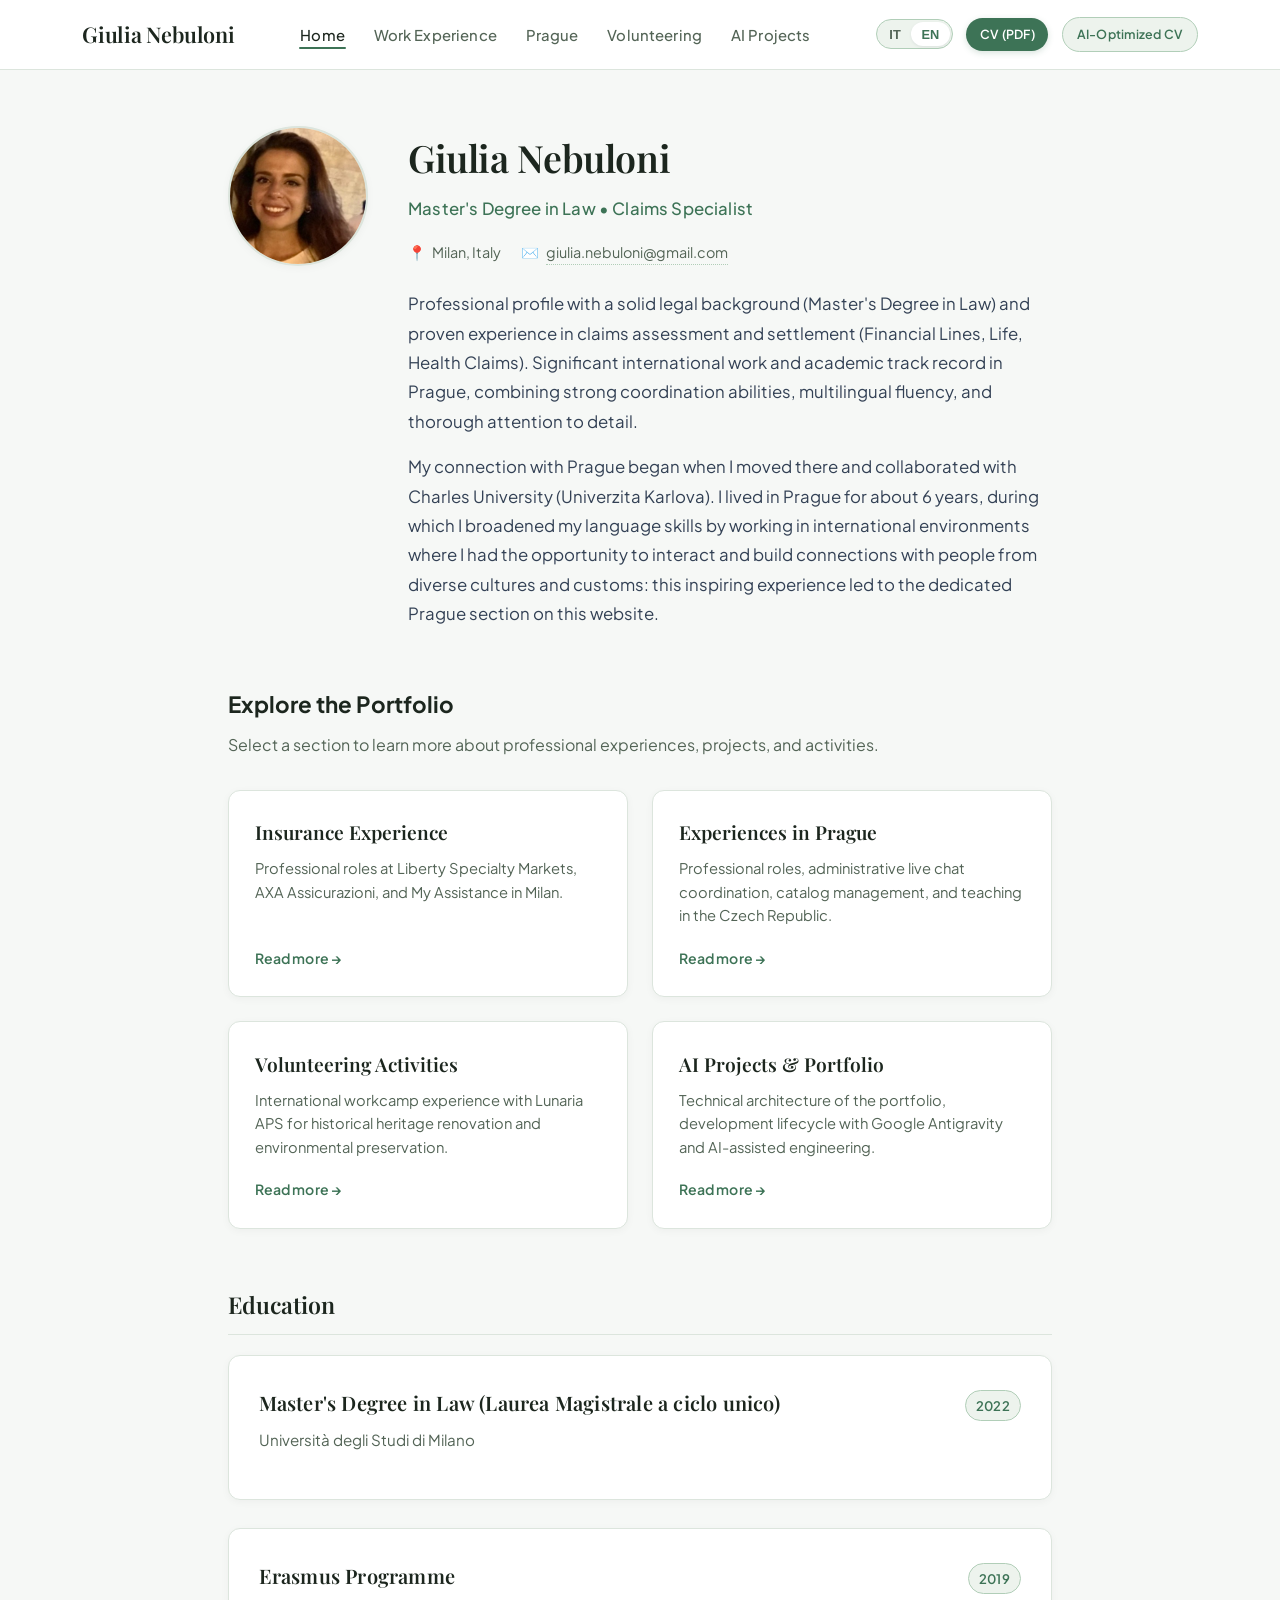
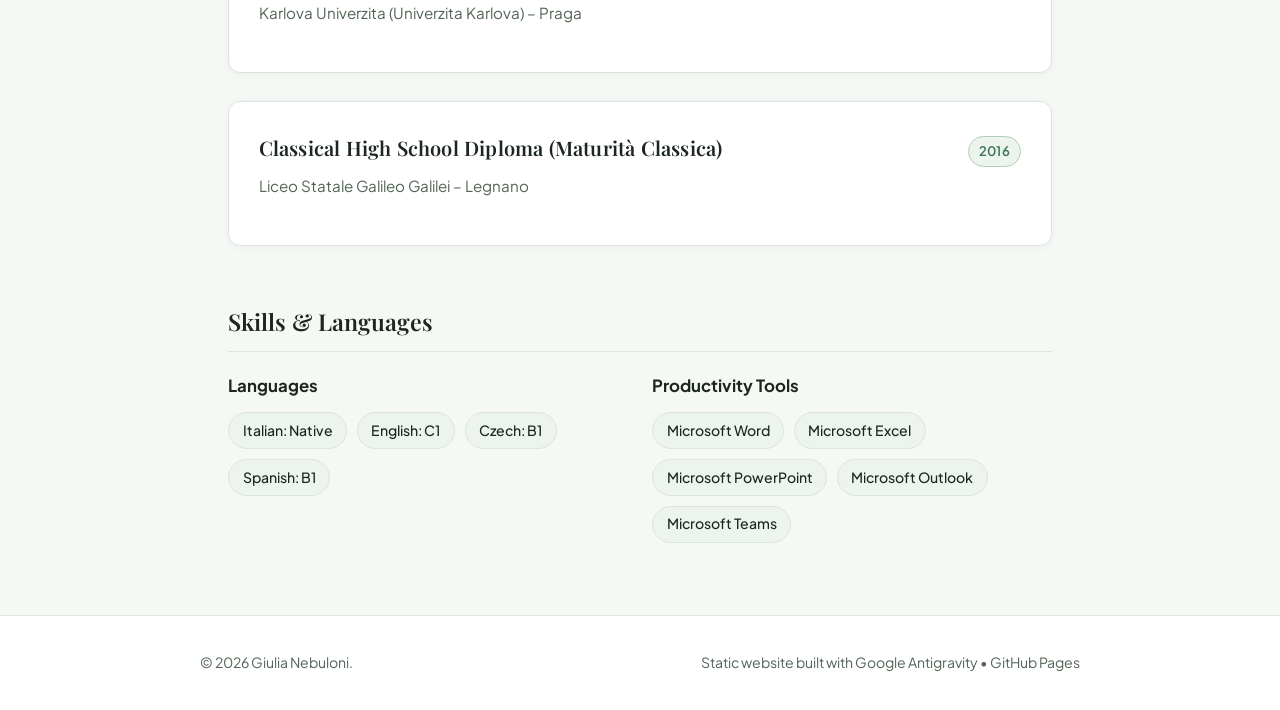
==== commit 656743c7: "Minor updates and typo fixes in index.html" ====
--- a/index.html
+++ b/index.html
@@ -28,8 +28,7 @@
           <button type="button" class="lang-btn active" data-lang="it" aria-pressed="true">IT</button>
           <button type="button" class="lang-btn" data-lang="en" aria-pressed="false">EN</button>
         </div>
-        <a class="btn-cv" data-i18n="btn_cv" data-i18n-attr="href:cv_href;download:cv_filename">CV (PDF)</a>
-    <a class="btn-cv btn-cv-en" data-i18n="btn_cv_en" data-i18n-attr="href:cv_en_href;download:cv_en_filename">CV EN (PDF)</a>
+        <a href="assets/docs/cv.pdf" class="btn-cv" download="Giulia_Nebuloni_CV.pdf" data-i18n="btn_cv">CV (PDF)</a>
         <a href="assets/docs/Cv AI ITA.pdf" class="btn-cv btn-cv-ai" download="Giulia_Nebuloni_CV_AI_ITA.pdf" data-i18n="btn_cv_ai" data-i18n-attr="href:cv_ai_href;download:cv_ai_filename">CV Ottimizzato AI</a>
       </div>
     </div>
@@ -156,7 +155,7 @@
   <!-- Footer -->
   <footer class="site-footer">
     <div class="footer-content">
-      <span>&copy; 2026 Giulia Nebuloni. <a href="LICENSE" target="_blank">MIT License</a></span>
+      <span>&copy; 2026 Giulia Nebuloni.</span>
       <span data-i18n="footer_hosted">Sito statico sviluppato con Google Antigravity &bull; GitHub Pages</span>
     </div>
   </footer>
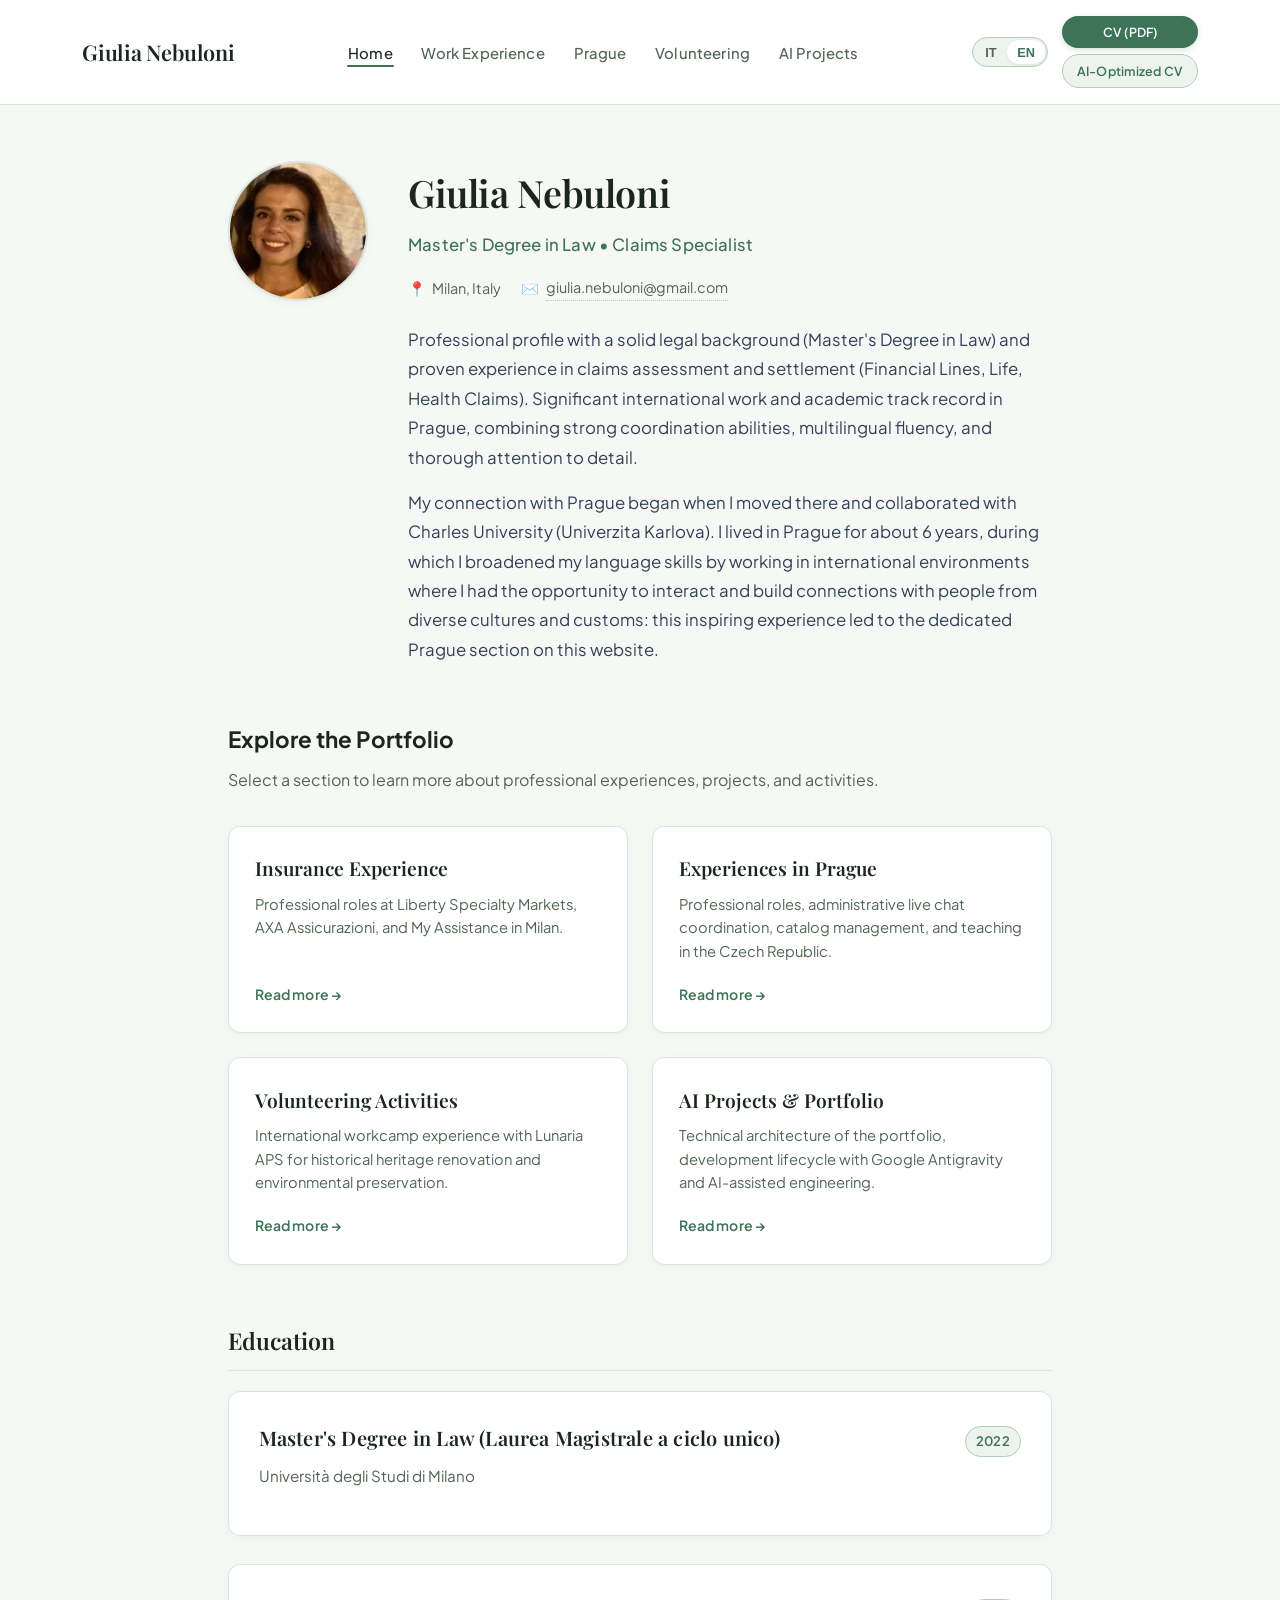
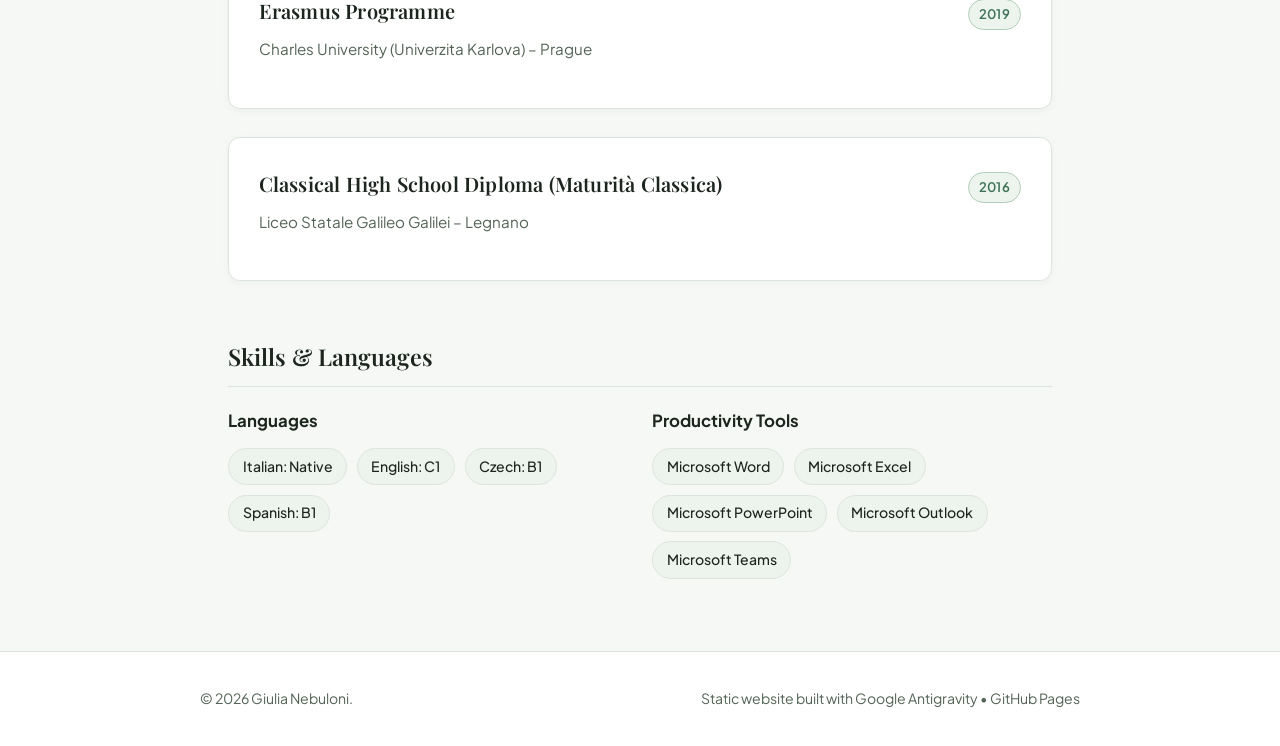
==== commit c05c6527: "Allinea header della home e correggi card Erasmus - Pulsanti CV dentro il contenitore cv-buttons, co" ====
--- a/index.html
+++ b/index.html
@@ -28,8 +28,10 @@
           <button type="button" class="lang-btn active" data-lang="it" aria-pressed="true">IT</button>
           <button type="button" class="lang-btn" data-lang="en" aria-pressed="false">EN</button>
         </div>
-        <a href="assets/docs/cv.pdf" class="btn-cv" download="Giulia_Nebuloni_CV.pdf" data-i18n="btn_cv">CV (PDF)</a>
-        <a href="assets/docs/Cv AI ITA.pdf" class="btn-cv btn-cv-ai" download="Giulia_Nebuloni_CV_AI_ITA.pdf" data-i18n="btn_cv_ai" data-i18n-attr="href:cv_ai_href;download:cv_ai_filename">CV Ottimizzato AI</a>
+        <div class="cv-buttons">
+          <a href="assets/docs/cv-it.pdf" class="btn-cv" download="Giulia_Nebuloni_CV_IT.pdf" data-i18n="btn_cv" data-i18n-attr="href:cv_href;download:cv_filename">CV (PDF)</a>
+          <a href="assets/docs/cv-ai-it.pdf" class="btn-cv btn-cv-ai" download="Giulia_Nebuloni_CV_AI_IT.pdf" data-i18n="btn_cv_ai" data-i18n-attr="href:cv_ai_href;download:cv_ai_filename">CV Ottimizzato AI</a>
+        </div>
       </div>
     </div>
   </header>
@@ -113,7 +115,7 @@
             <span class="card-title" data-i18n="edu_2_title">Programma Erasmus</span>
             <span class="card-period">2019</span>
           </div>
-          <div class="card-meta">Karlova Univerzita (Univerzita Karlova) – Praga</div>
+          <div class="card-meta" data-i18n="edu_2_meta">Univerzita Karlova (Università Carlo IV) – Praga</div>
         </div>
 
         <div class="experience-card">
@@ -171,9 +173,11 @@
         nav_volunteering: "Volontariato",
         nav_ai: "Progetti AI",
         btn_cv: "CV (PDF)",
+        cv_href: "assets/docs/cv-it.pdf",
+        cv_filename: "Giulia_Nebuloni_CV_IT.pdf",
         btn_cv_ai: "CV Ottimizzato AI",
-        cv_ai_href: "assets/docs/Cv AI ITA.pdf",
-        cv_ai_filename: "Giulia_Nebuloni_CV_AI_ITA.pdf",
+        cv_ai_href: "assets/docs/cv-ai-it.pdf",
+        cv_ai_filename: "Giulia_Nebuloni_CV_AI_IT.pdf",
         hero_name: "Giulia Nebuloni",
         hero_title: "Laurea Magistrale in Giurisprudenza &bull; Liquidatrice Sinistri",
         hero_location: "Milano, Italia",
@@ -193,6 +197,7 @@
         education_title: "Formazione",
         edu_1_title: "Laurea Magistrale a ciclo unico in Giurisprudenza",
         edu_2_title: "Programma Erasmus",
+        edu_2_meta: "Univerzita Karlova (Università Carlo IV) – Praga",
         edu_3_title: "Maturità Classica",
         skills_title: "Competenze & Lingue",
         skills_languages: "Lingue",
@@ -211,9 +216,11 @@
         nav_volunteering: "Volunteering",
         nav_ai: "AI Projects",
         btn_cv: "CV (PDF)",
+        cv_href: "assets/docs/cv-en.pdf",
+        cv_filename: "Giulia_Nebuloni_CV_EN.pdf",
         btn_cv_ai: "AI-Optimized CV",
-        cv_ai_href: "assets/docs/Cv AI ENG.pdf",
-        cv_ai_filename: "Giulia_Nebuloni_CV_AI_ENG.pdf",
+        cv_ai_href: "assets/docs/cv-ai-en.pdf",
+        cv_ai_filename: "Giulia_Nebuloni_CV_AI_EN.pdf",
         hero_name: "Giulia Nebuloni",
         hero_title: "Master's Degree in Law &bull; Claims Specialist",
         hero_location: "Milan, Italy",
@@ -233,6 +240,7 @@
         education_title: "Education",
         edu_1_title: "Master's Degree in Law (Laurea Magistrale a ciclo unico)",
         edu_2_title: "Erasmus Programme",
+        edu_2_meta: "Charles University (Univerzita Karlova) – Prague",
         edu_3_title: "Classical High School Diploma (Maturità Classica)",
         skills_title: "Skills & Languages",
         skills_languages: "Languages",
--- a/css/style.css
+++ b/css/style.css
@@ -232,13 +232,35 @@
 
 /* Mobile Nav Toggle */
 .nav-toggle {
-  display: none;
+  display: none; /* default hidden, will be shown on small screens */
   background: none;
   border: none;
   font-size: 1.4rem;
   cursor: pointer;
   color: var(--text-main);
   padding: 0.25rem;
+}
+
+/* Extra small devices */
+@media (max-width: 430px) {
+  .hero-text h1 {
+    font-size: 1.6rem;
+  }
+  .hero-text .subtitle {
+    font-size: 0.9rem;
+  }
+  .hero-bio {
+    font-size: 0.85rem;
+  }
+  .nav-container {
+    padding: 0.5rem 0.75rem;
+  }
+  .nav-card {
+    padding: 0.75rem;
+  }
+  main.main-content {
+    padding: 1.5rem 0.5rem;
+  }
 }
 
 /* Main Container */
